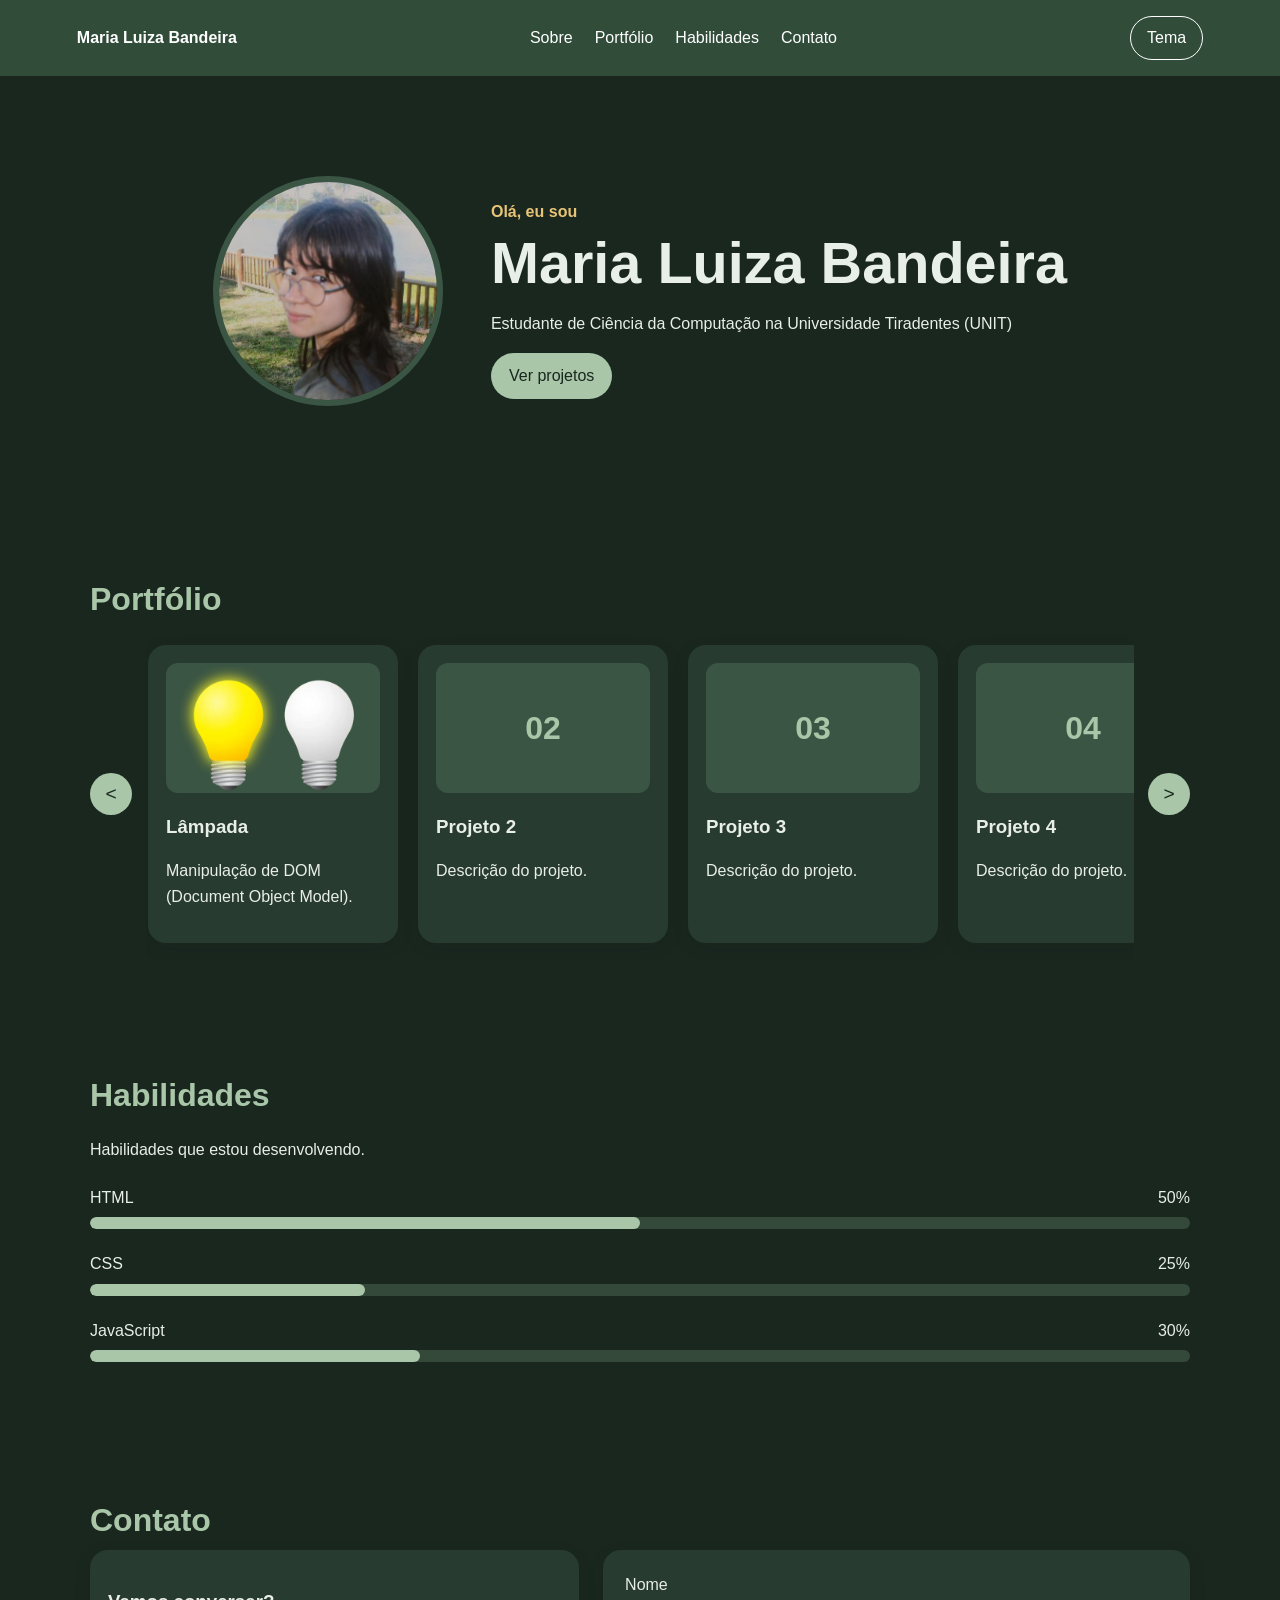
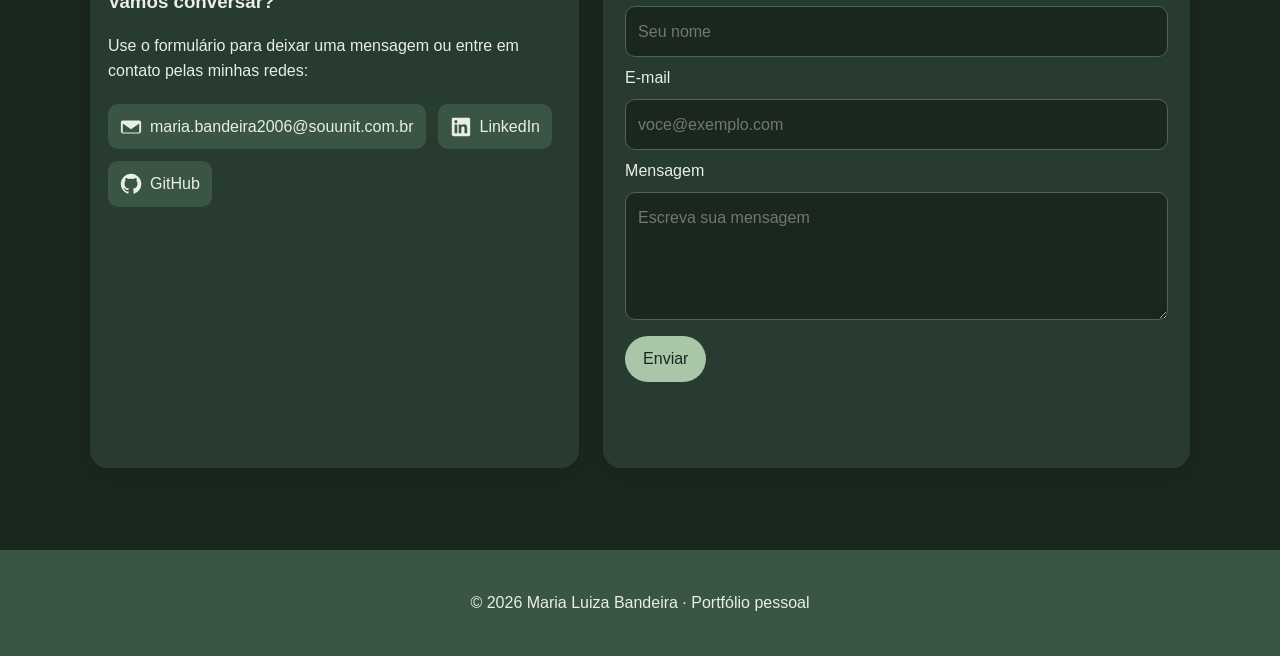
==== index.html @ d494ca90 "Estilização da página e adição do primeiro projeto" ====
<!DOCTYPE html>
<html lang="pt-BR">
<head>
  <meta charset="UTF-8">
  <meta name="viewport" content="width=device-width, initial-scale=1.0">
  <title>Portfólio Maria Luiza Bandeira</title>
  <link rel="stylesheet" href="style.css">
  <script src="script.js" defer></script>
</head>
<body class="escuro">
  <header class="topo">
    <a class="logo" href="#sobre">Maria Luiza Bandeira</a>
    <nav>
      <a href="#sobre">Sobre</a>
      <a href="#portfolio">Portfólio</a>
      <a href="#skills">Habilidades</a>
      <a href="#contato">Contato</a>
    </nav>
    <button id="btn-tema" class="btn-tema" type="button">Tema</button>
  </header>

  <main>
    <section id="sobre" class="apresentacao">
      <img class="foto" src="assets/profile.jpg" alt="Foto de Maria Luiza ">
      <div class="apresentacao-texto">
        <p class="saudacao">Olá, eu sou</p>
        <h1>Maria Luiza Bandeira</h1>
        <p>Estudante de Ciência da Computação na Universidade Tiradentes (UNIT)</p>
        <a class="botao" href="#portfolio">Ver projetos</a>
      </div>
    </section>
    <section id="portfolio" class="secao">
      <h2>Portfólio</h2>
      <div class="carrossel">
        <button id="btn-anterior" class="seta" type="button" aria-label="Projetos anteriores">&lt;</button>

        <div class="trilho" id="trilho-projetos">
          <article class="card">
            <div class="card-imagem"><a href="https://bandeiramalu.github.io/lampada-mudanca-de-dom/" target="_blank"><img src="assets/lamp_on_off.png" alt="Foto de duas lâmpadas, uma ligada e outra desligada."></a></div>
            <h3>Lâmpada</h3>
            <p>Manipulação de DOM (Document Object Model).</p>
          </article>

          <article class="card">
            <div class="card-imagem">02</div>
            <h3>Projeto 2</h3>
            <p>Descrição do projeto.</p>
          </article>

          <article class="card">
            <div class="card-imagem">03</div>
            <h3>Projeto 3</h3>
            <p>Descrição do projeto.</p>
          </article>
        
          <article class="card">
            <div class="card-imagem">04</div>
            <h3>Projeto 4</h3>
            <p>Descrição do projeto.</p>
          </article>

          <article class="card">
            <div class="card-imagem">05</div>
            <h3>Projeto 5</h3>
            <p>Descrição do projeto.</p>
          </article>

          <article class="card">
            <div class="card-imagem">06</div>
            <h3>Projeto 6</h3>
            <p>Descrição do projeto.</p>
          </article>

        </div>

        <button id="btn-proximo" class="seta" type="button" aria-label="Próximos projetos">&gt;</button>
      </div>
    </section>
    
    <section id="skills" class="secao">
      <h2>Habilidades</h2>
      <p>Habilidades que estou desenvolvendo.</p>

      <div class="skill">
        <div class="skill-cabecalho">
          <span>HTML</span><span>50%</span>
        </div>
        <div class="barra">
          <div class="nivel" data-nivel="50"></div>
        </div>
      </div>

      <div class="skill">
        <div class="skill-cabecalho">
          <span>CSS</span><span>25%</span>
        </div>
        <div class="barra">
          <div class="nivel" data-nivel="25"></div>
        </div>
      </div>

      <div class="skill">
        <div class="skill-cabecalho">
          <span>JavaScript</span><span>30%</span>
        </div>
        <div class="barra">
          <div class="nivel" data-nivel="30"></div>
        </div>
      </div>
    </section>
    <section id="contato" class="secao">
      <h2>Contato</h2>
      <div class="contato-grid">
        <article class="card contato-card">
          <h3>Vamos conversar?</h3>
          <p>Use o formulário para deixar uma mensagem ou entre em contato pelas minhas redes:</p>
          <div class="contato-links">
            <a class="contato-link" href="mailto:maria.bandeira2006@souunit.com.br" aria-label="Enviar e-mail para maria.bandeira2006@souunit.com.br">
              <svg viewBox="0 0 24 24" aria-hidden="true">
                <path d="M3 5h18a2 2 0 0 1 2 2v10a2 2 0 0 1-2 2H3a2 2 0 0 1-2-2V7a2 2 0 0 1 2-2Zm9 8L3.5 7h17L12 13Zm-9 5h18V8.2l-9 6.3-9-6.3V18Z"/>
              </svg>
              <span>maria.bandeira2006@souunit.com.br</span>
            </a>
            <a class="contato-link" href="https://www.linkedin.com/in/bandeiramalu/" target="_blank" rel="noopener noreferrer" aria-label="Perfil no LinkedIn">
              <svg viewBox="0 0 24 24" aria-hidden="true">
                <path d="M20.45 2H3.55C2.69 2 2 2.68 2 3.52v16.96c0 .84.69 1.52 1.55 1.52h16.9c.86 0 1.55-.68 1.55-1.52V3.52c0-.84-.69-1.52-1.55-1.52ZM7.93 18.74H4.96V9.17h2.97v9.57ZM6.45 7.86a1.72 1.72 0 1 1 0-3.44 1.72 1.72 0 0 1 0 3.44Zm12.3 10.88h-2.96v-4.65c0-1.11-.02-2.54-1.55-2.54-1.55 0-1.79 1.21-1.79 2.46v4.73H9.49V9.17h2.84v1.31h.04c.39-.75 1.36-1.55 2.8-1.55 3 0 3.58 1.98 3.58 4.55v5.26Z"/>
              </svg>
              <span>LinkedIn</span>
            </a>
            <a class="contato-link" href="https://github.com/bandeiramalu" target="_blank" rel="noopener noreferrer" aria-label="Perfil no GitHub">
              <svg viewBox="0 0 24 24" aria-hidden="true">
                <path d="M12 .9a11.1 11.1 0 0 0-3.51 21.63c.56.1.76-.24.76-.54v-2.08c-3.1.67-3.76-1.32-3.76-1.32-.5-1.28-1.24-1.62-1.24-1.62-1.01-.69.08-.68.08-.68 1.12.08 1.71 1.15 1.71 1.15 1 1.7 2.61 1.21 3.25.93.1-.72.39-1.21.71-1.49-2.48-.28-5.09-1.24-5.09-5.52 0-1.22.44-2.21 1.15-2.99-.12-.28-.5-1.42.11-2.95 0 0 .94-.3 3.05 1.14a10.6 10.6 0 0 1 5.55 0c2.11-1.44 3.04-1.14 3.04-1.14.61 1.53.23 2.67.11 2.95.72.78 1.15 1.77 1.15 2.99 0 4.29-2.61 5.23-5.1 5.51.4.35.76 1.03.76 2.08v3.09c0 .3.2.65.77.54A11.1 11.1 0 0 0 12 .9Z"/>
              </svg>
              <span>GitHub</span>
            </a>
          </div>
        </article>

        <form id="form-contato" class="formulario" novalidate>
          <label for="nome">Nome</label>
          <input id="nome" type="text" placeholder="Seu nome">

          <label for="email">E-mail</label>
          <input id="email" type="email" placeholder="voce@exemplo.com">

          <label for="mensagem">Mensagem</label>
          <textarea id="mensagem" rows="4" placeholder="Escreva sua mensagem"></textarea>

          <button class="botao" type="submit">Enviar</button>
          <p id="retorno-formulario" role="status" aria-live="polite"></p>
        </form>
      </div>
    </section>
  </main>

  <footer>
    <p>© 2026 Maria Luiza Bandeira · Portfólio pessoal</p>
  </footer>
</body>
</html>
---- style.css ----
:root {
  --cor-principal: #426B55;
  --cor-fundo: #F6F4EC;
  --cor-texto: #293A30;
  --cor-cartao: #E7EEE7;
  --cor-suave: #CADBCB;
  --cor-destaque: #B88B3B;
  --cor-borda: #CBD6CC;
  --cor-barra: #DCE5DC;
  --fonte: Arial, Helvetica, sans-serif;
}

* {
  box-sizing: border-box;
}

html {
  scroll-behavior: smooth;
}

body {
  margin: 0;
  font-family: var(--fonte);
  background: var(--cor-fundo);
  color: var(--cor-texto);
  line-height: 1.6;
}

a {
  color: inherit;
}

.topo {
  position: sticky;
  top: 0;
  z-index: 10;
  display: flex;
  align-items: center;
  justify-content: space-between;
  gap: 20px;
  padding: 16px 6%;
  background: var(--cor-principal);
  color: #fff;
}

.logo {
  font-weight: 700;
  text-decoration: none;
}

nav {
  display: flex;
  gap: 22px;
}

nav a {
  text-decoration: none;
}

nav a:hover {
  color: var(--cor-destaque);
}

button,
.botao {
  cursor: pointer;
  font: inherit;
}

.botao {
  display: inline-block;
  border: 0;
  border-radius: 999px;
  padding: 10px 18px;
  color: white;
  background: var(--cor-principal);
  text-decoration: none;
}

.btn-tema {
  border: 1px solid white;
  border-radius: 999px;
  padding: 8px 16px;
  background: transparent;
  color: white;
}

main {
  width: min(1100px, 88%);
  margin: 0 auto;
}

section {
  scroll-margin-top: 90px;
}

.apresentacao {
  min-height: 430px;
  display: flex;
  align-items: center;
  justify-content: center;
  gap: 48px;
  padding: 70px 0;
}

.foto {
  width: 230px;
  height: 230px;
  border-radius: 50%;
  object-fit: cover;
  border: 6px solid var(--cor-suave);
  background: #ddd;
}

.apresentacao-texto {
  max-width: 600px;
}

.saudacao {
  color: var(--cor-principal);
  font-weight: 700;
  margin-bottom: 0;
}

h1 {
  font-size: clamp(2.2rem, 5vw, 3.6rem);
  line-height: 1.1;
  margin: 8px 0 16px;
}

.secao {
  padding: 42px 0;
}

h2 {
  color: var(--cor-principal);
  font-size: 2rem;
  margin-bottom: 4px;
}

.carrossel {
  display: flex;
  align-items: center;
  gap: 14px;
}

.trilho {
  display: flex;
  gap: 20px;
  overflow: hidden;
  scroll-behavior: smooth;
  padding: 16px 2px;
  flex: 1;
}

.card {
  flex: 0 0 250px;
  border-radius: 18px;
  padding: 18px;
  background: var(--cor-cartao);
  box-shadow: 0 5px 20px #17172b12;
}

.card h3 {
  margin-bottom: 6px;
}

.card-imagem {
  display: grid;
  place-items: center;
  height: 130px;
  overflow: hidden;
  border-radius: 12px;
  color: var(--cor-principal);
  font-size: 2rem;
  font-weight: 700;
  background: var(--cor-suave);
}

.card-imagem a {
  display: grid;
  place-items: center;
  width: 100%;
  height: 100%;
}

.card-imagem img {
  display: block;
  width: 100%;
  height: 100%;
  object-fit: contain;
}

.seta {
  flex: 0 0 42px;
  width: 42px;
  height: 42px;
  border: 0;
  border-radius: 50%;
  background: var(--cor-principal);
  color: #fff;
  font-size: 1.2rem;
}

.skill {
  margin: 22px 0;
}

.skill-cabecalho {
  display: flex;
  justify-content: space-between;
  margin-bottom: 7px;
}

.barra {
  height: 12px;
  overflow: hidden;
  border-radius: 99px;
  background: var(--cor-barra);
}

.nivel {
  width: 0;
  height: 100%;
  border-radius: inherit;
  background: var(--cor-principal);
  transition: width 1.2s ease;
}

.contato-grid {
  display: grid;
  grid-template-columns: 1fr 1.2fr;
  gap: 24px;
}

.contato-card {
  flex: initial;
}

.contato-links {
  display: flex;
  flex-wrap: wrap;
  gap: 12px;
  margin-top: 20px;
}

.contato-link {
  display: inline-flex;
  align-items: center;
  gap: 8px;
  padding: 10px 12px;
  border-radius: 10px;
  background: var(--cor-suave);
  color: var(--cor-texto);
  text-decoration: none;
}

.contato-link:hover {
  color: var(--cor-principal);
}

.contato-link svg {
  width: 22px;
  height: 22px;
  fill: currentColor;
}

.formulario {
  display: flex;
  flex-direction: column;
  gap: 8px;
  padding: 22px;
  border-radius: 18px;
  background: var(--cor-cartao);
  box-shadow: 0 5px 20px #17172b12;
}

input,
textarea {
  width: 100%;
  padding: 12px;
  border: 1px solid var(--cor-borda);
  border-radius: 10px;
  font: inherit;
  background: var(--cor-fundo);
  color: var(--cor-texto);
}

.formulario .botao {
  align-self: flex-start;
  margin-top: 8px;
}

#retorno-formulario {
  min-height: 1.5em;
}

footer {
  text-align: center;
  padding: 24px;
  margin-top: 40px;
  background: var(--cor-suave);
}
body.escuro .saudacao {
  color: var(--cor-destaque);
}

body.escuro {
  --cor-principal: #A9C6A8;
  --cor-fundo: #19271F;
  --cor-texto: #E8EEE8;
  --cor-cartao: #283B30;
  --cor-suave: #3B5544;
  --cor-destaque: #E7C477;
  --cor-borda: #506454;
  --cor-barra: #34493A;
}

body.escuro .topo {
  background: #314D3A;
}

body.escuro .botao,
body.escuro .seta {
  color: #19271F;
}

@media (max-width: 700px) {
  .topo {
    flex-wrap: wrap;
    justify-content: center;
  }

  nav {
    order: 3;
    width: 100%;
    justify-content: center;
    flex-wrap: wrap;
    gap: 12px;
  }

  .apresentacao {
    flex-direction: column;
    text-align: center;
    gap: 24px;
    padding: 45px 0;
  }

  .foto {
    width: 180px;
    height: 180px;
  }

  .contato-grid {
    grid-template-columns: 1fr;
  }

  .carrossel {
    gap: 8px;
  }

  .card {
    flex-basis: 220px;
  }

  main {
    width: 92%;
  }
}

img {
  height: 115px;
}
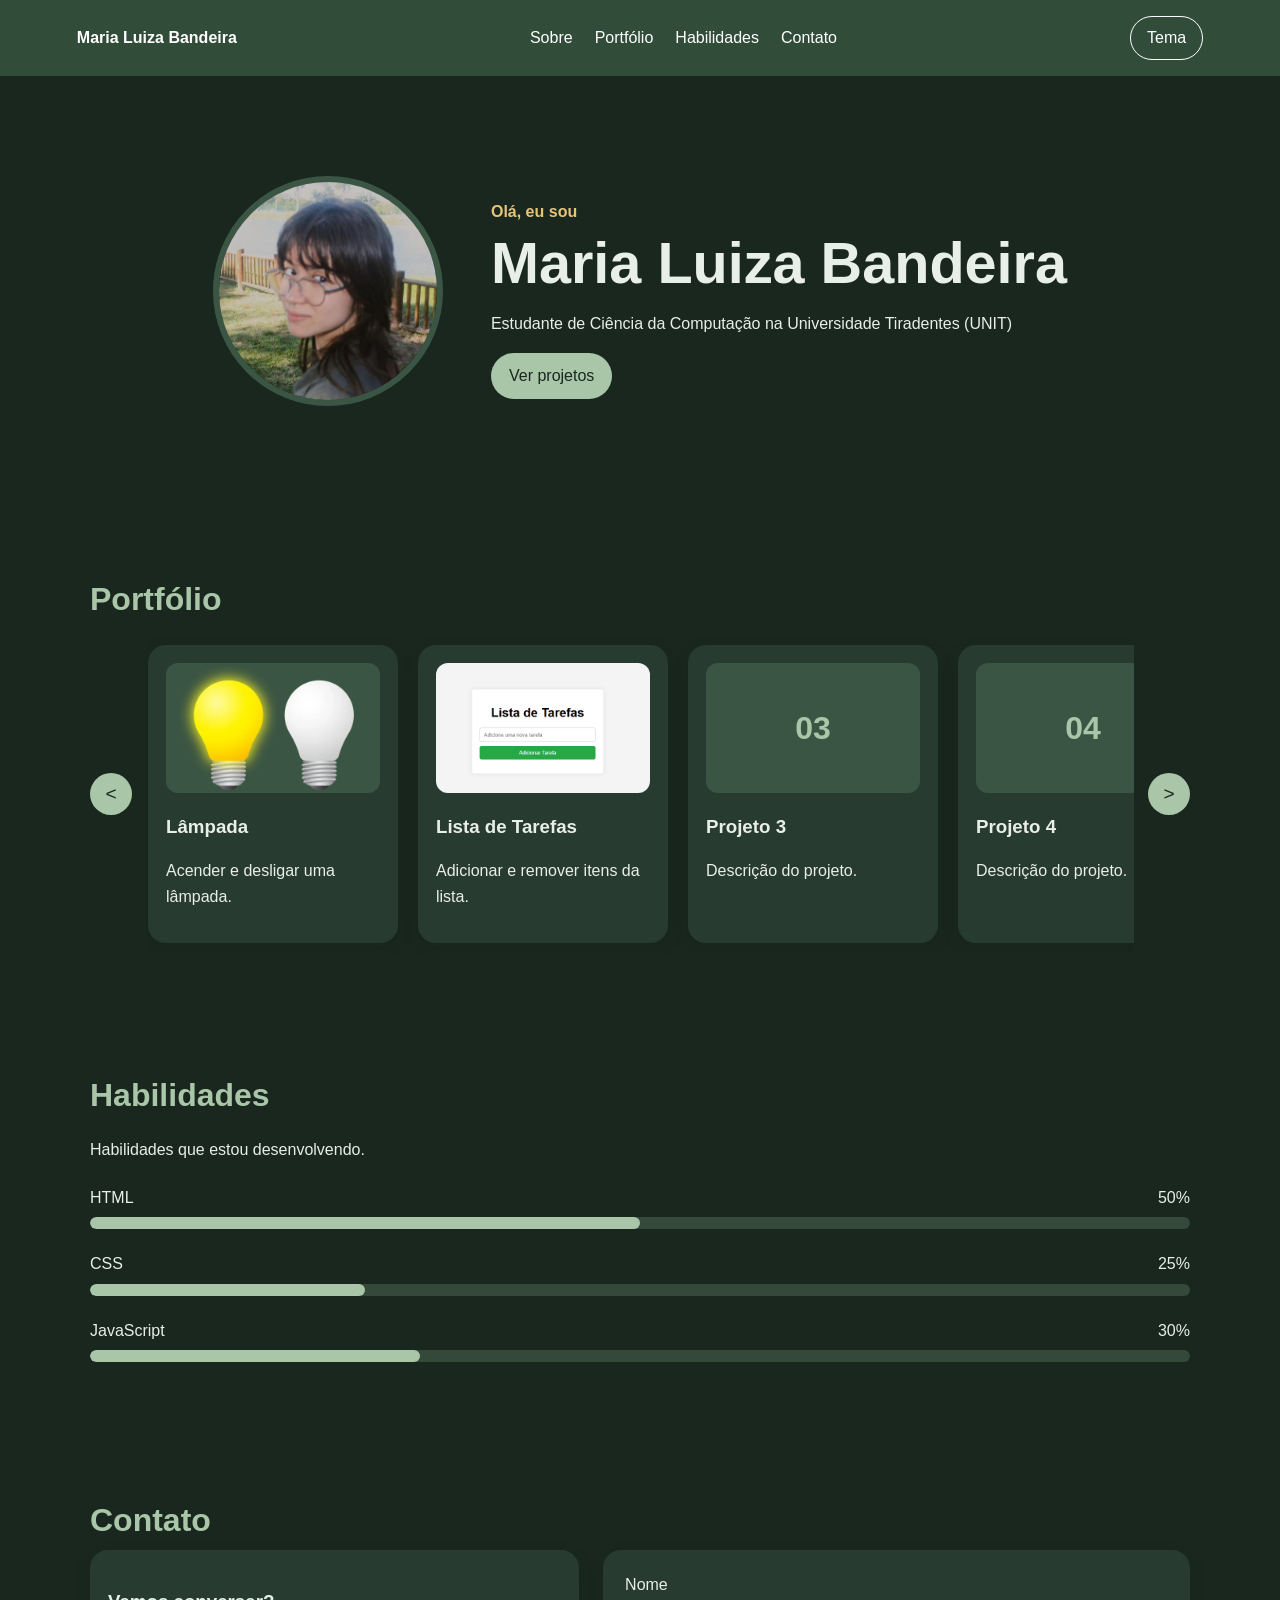
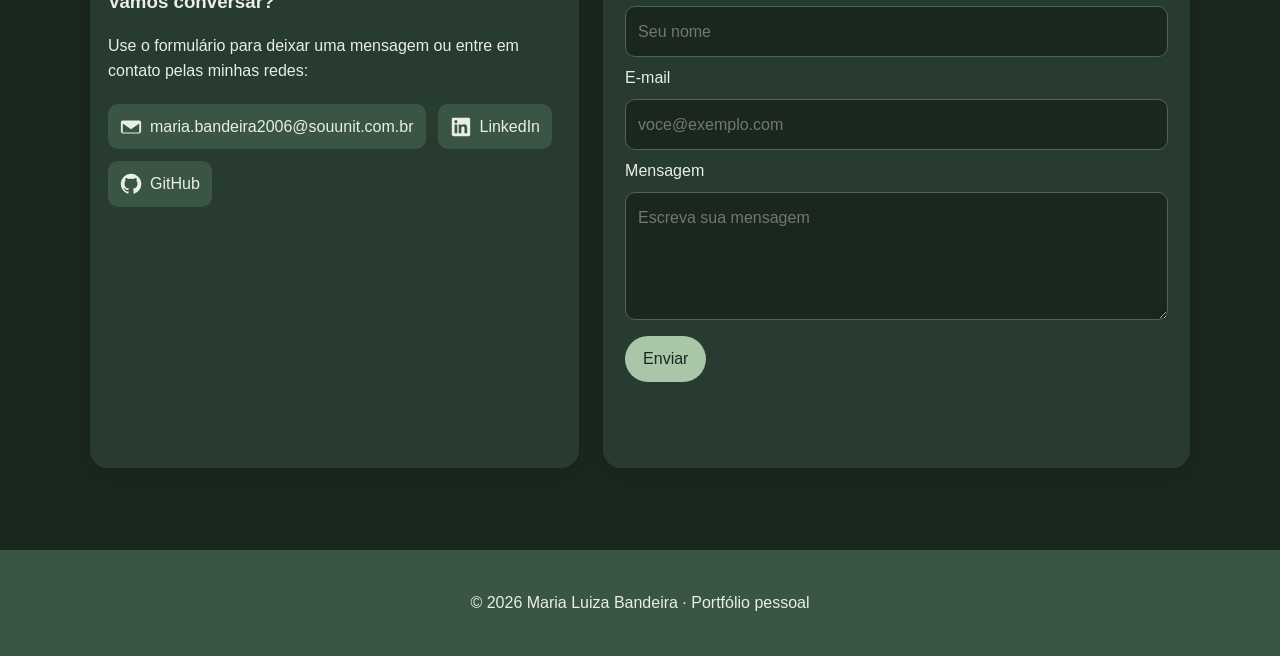
==== commit 4e08a9d3: "Add projeto Lista Tarefas e Add todos os projetos nesse repositório" ====
--- a/index.html
+++ b/index.html
@@ -21,7 +21,7 @@
 
   <main>
     <section id="sobre" class="apresentacao">
-      <img class="foto" src="assets/profile.jpg" alt="Foto de Maria Luiza ">
+      <img class="foto" src="assets/pics/profile.jpg" alt="Foto de Maria Luiza ">
       <div class="apresentacao-texto">
         <p class="saudacao">Olá, eu sou</p>
         <h1>Maria Luiza Bandeira</h1>
@@ -36,15 +36,15 @@
 
         <div class="trilho" id="trilho-projetos">
           <article class="card">
-            <div class="card-imagem"><a href="https://bandeiramalu.github.io/lampada-mudanca-de-dom/" target="_blank"><img src="assets/lamp_on_off.png" alt="Foto de duas lâmpadas, uma ligada e outra desligada."></a></div>
+            <div class="card-imagem"><a href="assets/projects/lampada/index.html" target="_blank"><img src="assets/pics/lamp_on_off.png" alt="Foto de duas lâmpadas, uma ligada e outra desligada."></a></div>
             <h3>Lâmpada</h3>
-            <p>Manipulação de DOM (Document Object Model).</p>
+            <p>Acender e desligar uma lâmpada.</p>
           </article>
 
           <article class="card">
-            <div class="card-imagem">02</div>
-            <h3>Projeto 2</h3>
-            <p>Descrição do projeto.</p>
+            <div class="card-imagem"><a href="assets/projects/lista_tarefas/index.html" target="_blank"><img src="assets/pics/lista_tarefas.png" alt="Preview da lista da tela inicial da lista de tarefas."></a></div>
+            <h3>Lista de Tarefas</h3>
+            <p>Adicionar e remover itens da lista.</p>
           </article>
 
           <article class="card">
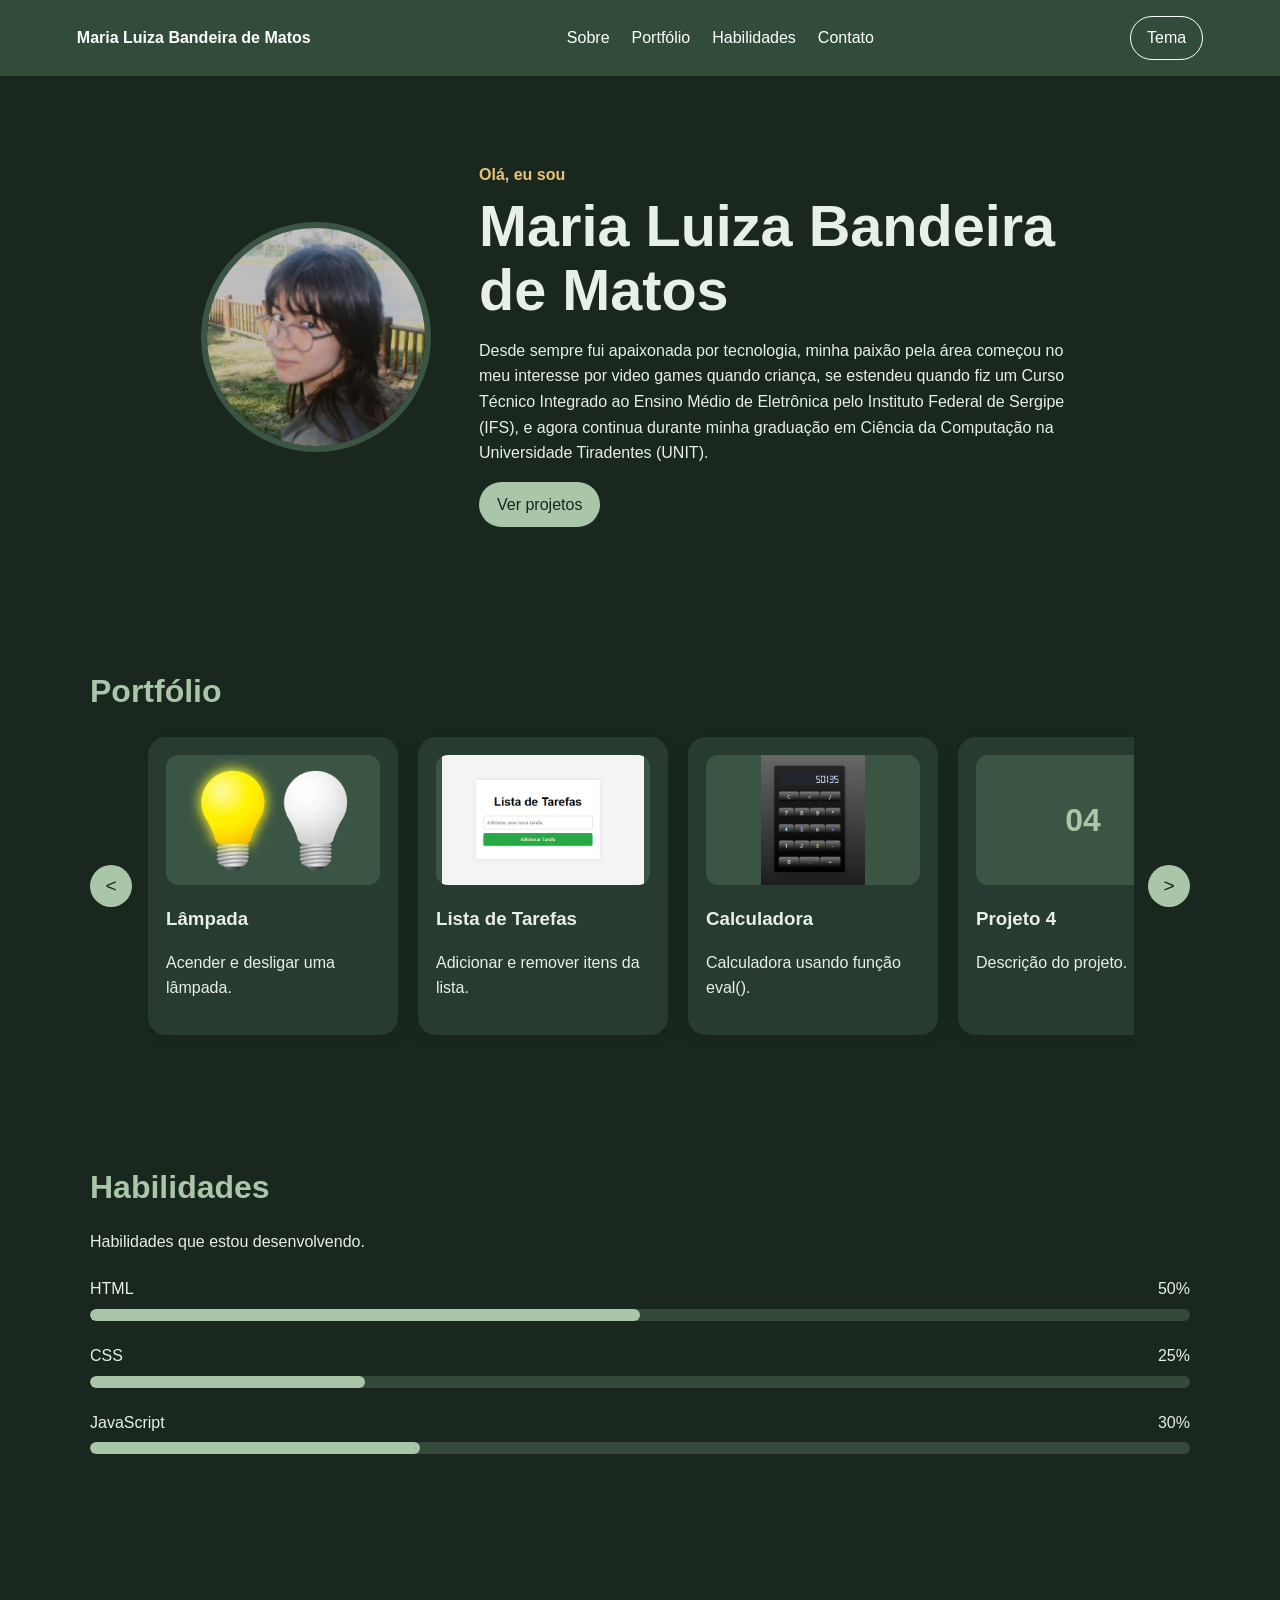
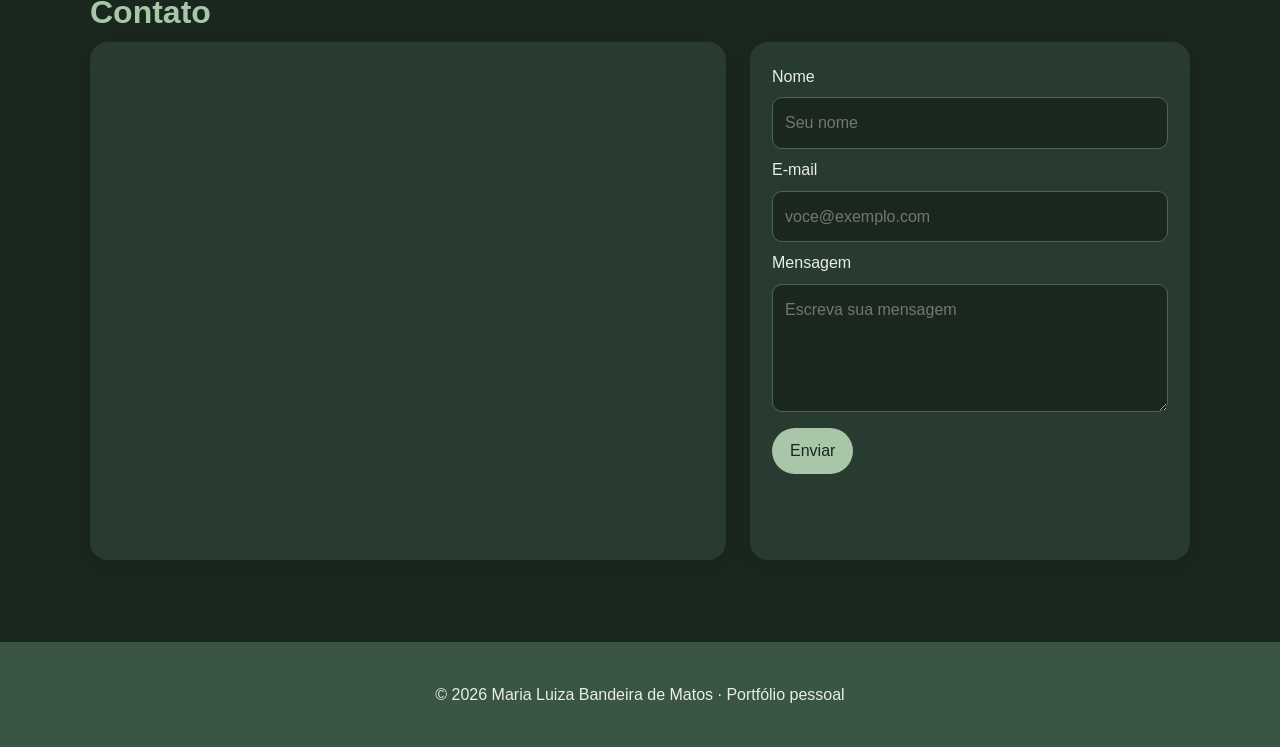
==== commit b5db482a: "Mapa e Projeto Calculadora" ====
--- a/index.html
+++ b/index.html
@@ -3,13 +3,13 @@
 <head>
   <meta charset="UTF-8">
   <meta name="viewport" content="width=device-width, initial-scale=1.0">
-  <title>Portfólio Maria Luiza Bandeira</title>
+  <title>Portfólio de Maria Luiza</title>
   <link rel="stylesheet" href="style.css">
   <script src="script.js" defer></script>
 </head>
 <body class="escuro">
   <header class="topo">
-    <a class="logo" href="#sobre">Maria Luiza Bandeira</a>
+    <a class="logo" href="#sobre">Maria Luiza Bandeira de Matos</a>
     <nav>
       <a href="#sobre">Sobre</a>
       <a href="#portfolio">Portfólio</a>
@@ -24,8 +24,8 @@
       <img class="foto" src="assets/pics/profile.jpg" alt="Foto de Maria Luiza ">
       <div class="apresentacao-texto">
         <p class="saudacao">Olá, eu sou</p>
-        <h1>Maria Luiza Bandeira</h1>
-        <p>Estudante de Ciência da Computação na Universidade Tiradentes (UNIT)</p>
+        <h1>Maria Luiza Bandeira de Matos</h1>
+        <p>Desde sempre fui apaixonada por tecnologia, minha paixão pela área começou no meu interesse por video games quando criança, se estendeu quando fiz um Curso Técnico Integrado ao Ensino Médio de Eletrônica pelo Instituto Federal de Sergipe (IFS), e agora continua durante minha graduação em Ciência da Computação na Universidade Tiradentes (UNIT).</p>
         <a class="botao" href="#portfolio">Ver projetos</a>
       </div>
     </section>
@@ -42,15 +42,15 @@
           </article>
 
           <article class="card">
-            <div class="card-imagem"><a href="assets/projects/lista_tarefas/index.html" target="_blank"><img src="assets/pics/lista_tarefas.png" alt="Preview da lista da tela inicial da lista de tarefas."></a></div>
+            <div class="card-imagem"><a href="assets/projects/lista_tarefas/index.html" target="_blank"><img src="assets/pics/lista_tarefas.png" alt="Foto da tela inicial da lista de tarefas."></a></div>
             <h3>Lista de Tarefas</h3>
             <p>Adicionar e remover itens da lista.</p>
           </article>
 
           <article class="card">
-            <div class="card-imagem">03</div>
-            <h3>Projeto 3</h3>
-            <p>Descrição do projeto.</p>
+            <div class="card-imagem"><a href="assets/projects/calculadora/index.html" target="_blank"><img src="assets/pics/calculadorapng.png" alt="Foto da calculadora."></a></div>
+            <h3>Calculadora</h3>
+            <p>Calculadora usando função eval().</p>
           </article>
         
           <article class="card">
@@ -64,13 +64,6 @@
             <h3>Projeto 5</h3>
             <p>Descrição do projeto.</p>
           </article>
-
-          <article class="card">
-            <div class="card-imagem">06</div>
-            <h3>Projeto 6</h3>
-            <p>Descrição do projeto.</p>
-          </article>
-
         </div>
 
         <button id="btn-proximo" class="seta" type="button" aria-label="Próximos projetos">&gt;</button>
@@ -112,27 +105,12 @@
       <h2>Contato</h2>
       <div class="contato-grid">
         <article class="card contato-card">
-          <h3>Vamos conversar?</h3>
-          <p>Use o formulário para deixar uma mensagem ou entre em contato pelas minhas redes:</p>
           <div class="contato-links">
-            <a class="contato-link" href="mailto:maria.bandeira2006@souunit.com.br" aria-label="Enviar e-mail para maria.bandeira2006@souunit.com.br">
-              <svg viewBox="0 0 24 24" aria-hidden="true">
-                <path d="M3 5h18a2 2 0 0 1 2 2v10a2 2 0 0 1-2 2H3a2 2 0 0 1-2-2V7a2 2 0 0 1 2-2Zm9 8L3.5 7h17L12 13Zm-9 5h18V8.2l-9 6.3-9-6.3V18Z"/>
-              </svg>
-              <span>maria.bandeira2006@souunit.com.br</span>
-            </a>
-            <a class="contato-link" href="https://www.linkedin.com/in/bandeiramalu/" target="_blank" rel="noopener noreferrer" aria-label="Perfil no LinkedIn">
-              <svg viewBox="0 0 24 24" aria-hidden="true">
-                <path d="M20.45 2H3.55C2.69 2 2 2.68 2 3.52v16.96c0 .84.69 1.52 1.55 1.52h16.9c.86 0 1.55-.68 1.55-1.52V3.52c0-.84-.69-1.52-1.55-1.52ZM7.93 18.74H4.96V9.17h2.97v9.57ZM6.45 7.86a1.72 1.72 0 1 1 0-3.44 1.72 1.72 0 0 1 0 3.44Zm12.3 10.88h-2.96v-4.65c0-1.11-.02-2.54-1.55-2.54-1.55 0-1.79 1.21-1.79 2.46v4.73H9.49V9.17h2.84v1.31h.04c.39-.75 1.36-1.55 2.8-1.55 3 0 3.58 1.98 3.58 4.55v5.26Z"/>
-              </svg>
-              <span>LinkedIn</span>
-            </a>
-            <a class="contato-link" href="https://github.com/bandeiramalu" target="_blank" rel="noopener noreferrer" aria-label="Perfil no GitHub">
-              <svg viewBox="0 0 24 24" aria-hidden="true">
-                <path d="M12 .9a11.1 11.1 0 0 0-3.51 21.63c.56.1.76-.24.76-.54v-2.08c-3.1.67-3.76-1.32-3.76-1.32-.5-1.28-1.24-1.62-1.24-1.62-1.01-.69.08-.68.08-.68 1.12.08 1.71 1.15 1.71 1.15 1 1.7 2.61 1.21 3.25.93.1-.72.39-1.21.71-1.49-2.48-.28-5.09-1.24-5.09-5.52 0-1.22.44-2.21 1.15-2.99-.12-.28-.5-1.42.11-2.95 0 0 .94-.3 3.05 1.14a10.6 10.6 0 0 1 5.55 0c2.11-1.44 3.04-1.14 3.04-1.14.61 1.53.23 2.67.11 2.95.72.78 1.15 1.77 1.15 2.99 0 4.29-2.61 5.23-5.1 5.51.4.35.76 1.03.76 2.08v3.09c0 .3.2.65.77.54A11.1 11.1 0 0 0 12 .9Z"/>
-              </svg>
-              <span>GitHub</span>
-            </a>
+            <iframe
+              src="https://www.google.com/maps/embed?pb=!1m18!1m12!1m3!1d3293.73457072001!2d-37.0603246413973!3d-10.968461110071123!2m3!1f0!2f0!3f0!3m2!1i1024!2i768!4f13.1!3m3!1m2!1s0x71ab143dce5a8f5%3A0xdce07c193ed061d0!2sUnit%20-%20Universidade%20Tiradentes!5e0!3m2!1spt-BR!2sbr!4v1795042834817!5m2!1spt-BR!2sbr" width="600" height="450" style="border:0;" allowfullscreen="" loading="lazy" referrerpolicy="strict-origin-when-cross-origin"
+              loading="lazy"
+              referrerpolicy="no-referrer-when-downgrade">
+            </iframe>
           </div>
         </article>
 
@@ -154,7 +132,7 @@
   </main>
 
   <footer>
-    <p>© 2026 Maria Luiza Bandeira · Portfólio pessoal</p>
+    <p>© 2026 Maria Luiza Bandeira de Matos · Portfólio pessoal</p>
   </footer>
 </body>
 </html>
--- a/style.css
+++ b/style.css
@@ -167,6 +167,7 @@
 
 .card-imagem {
   display: grid;
+  grid-template-rows: minmax(0, 1fr);
   place-items: center;
   height: 130px;
   overflow: hidden;
@@ -187,7 +188,7 @@
 .card-imagem img {
   display: block;
   width: 100%;
-  height: 100%;
+  height: 130px;
   object-fit: contain;
 }
 
@@ -370,4 +371,4 @@
 
 img {
   height: 115px;
-}+}
